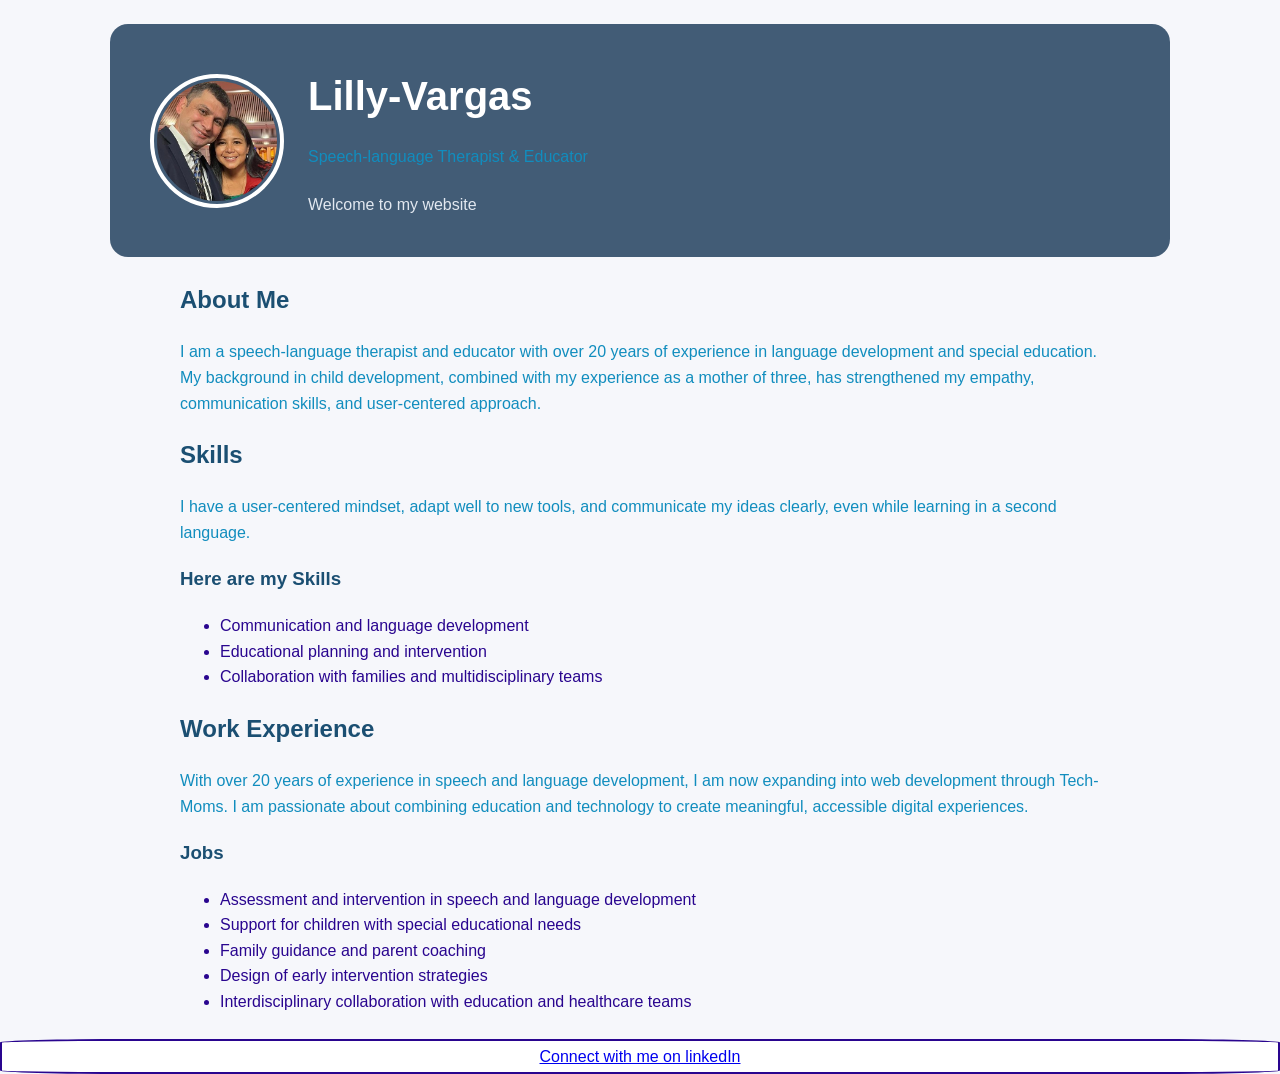
==== index.html @ e838023f "Add files via upload" ====
<!DOCTYPE html>
<html lang="en">

<head>
    <meta charset="UTF-8">
    <meta name="viewport" content="width=device-width, initial-scale=1.0">
    <title>Lilly-Vargas</title>
    <link rel="stylesheet" href="Styles.css">
</head>

<body>
    <header class="site-header">
        <img src="lily-Cris.jpg" alt="Lilly-Vargas profile-photo" width="140" class="profile-photo" />
        <div class="header-text">
            <h1 class="site-title">Lilly-Vargas</h1>
            <p class="site-sublitle"> Speech-language Therapist & Educator</p>
            <p class="site-welcome">Welcome to my website</p>
        </div>
    </header>

    <main>
        <section>
            <h2>About Me</h2>
            <p>I am a speech-language therapist and educator with over 20 years of experience in language development
                and special education.
                My background in child development, combined with my experience as a mother of three, has strengthened
                my empathy, communication skills, and user-centered approach.</p>
        </section>

        <section>
            <h2>Skills</h2>
            <p>I have a user-centered mindset, adapt well to new tools, and communicate my ideas clearly, even while
                learning in a second language.
            </p>
            <h3>Here are my Skills</h3>
            <ul>
                <li>Communication and language development</li>
                <li>Educational planning and intervention</li>
                <li>Collaboration with families and multidisciplinary teams</li>
            </ul>
        </section>

        <section>
            <h2>Work Experience</h2>
            <p>With over 20 years of experience in speech and language development, I am now expanding into web
                development through Tech-Moms. I am passionate about combining education and technology to create
                meaningful, accessible digital experiences. </p>
            <h3>Jobs</h3>
            <ul>
                <li>Assessment and intervention in speech and language development</li>
                <li>Support for children with special educational needs</li>
                <li>Family guidance and parent coaching</li>
                <li>Design of early intervention strategies</li>
                <li>Interdisciplinary collaboration with education and healthcare teams</li>
            </ul>
        </section>
    </main>
    <footer class="centered">

        <a href="https://my.clevelandclinic.org/health/treatments/22366-speech-therapy">Connect with me on linkedIn</a>
    </footer>


</body>

</html>
---- Styles.css ----
body {
    background: #f6f7fb;
    color: #0f172a;
    font-family: 'Segoe UI', sans-serif;
    margin: 0%;
    line-height: 1.6;
}
main {
    max-width: 920px;
    margin: 24px auto;
    padding: 0 20px;
}
/* HEADER PROFESIONAL */
.site-header {
    display: flex;
    align-items: center;
    gap: 24px;
    padding: 40px;
    border-radius: 18px;
    max-width: 980px;
    margin: 24px auto;
    background-color: #425c76;
    } 

.header-text {
    display: flex;
    flex-direction: column;
}

.site-title{
    margin: 0%;
    font-size: 40px;
    font-weight: 700;
    color: #ffff;
}
.site-subtitle{
    margin: 0;
    font-size: 42px;
    opacity: 0.9;
    color: #cbd5e1;
}
.site-welcome {
    margin: 6px 0 0;
    font-size: 16px;
    color: #e2e8f0;
}

/*PHOTO*/
.profile-photo {
    width: 120px;
    height: 120px;
    object-fit: cover;
    border: 4px solid white;
    border-radius: 50%;
    padding: 3px;
    box-shadow: 0 8px 20px rgba(0, 0, 0, 0,5)
    }

/*SECTION TITLES */

H1 {
    color: aliceblue;
}
h2 {
    color: #1b4f72;
}
h3 {
    color: #1b4f72;
}
ul {
    color: #1b4f72;
}
li {
    color: #29058f;
}
footer {
    background-color: aqua;
}
p {
    color: #118dbe;
    text-decoration: none;
}
.centered {
    text-align: center;
    background-color: rgb(139, 205, 249);
    border: 2px solid #29058f;
    border-radius: 10%;
    padding: 3px;
    background-color: white;
}

.intro {
    max-width: 500px;
    text-align: left;
    background-color: #dbd2f4;
    padding: 10px 10px 10px 10px;
    text-align: center;
}
.intro h1 {
    font-size: 36px;
    margin-bottom: 5px;
}
.intro p {
    font-size: 18px;
    margin-top: 10%;
}

head {
    scrollbar-color: unset;
}

/*TEXT*/
.header-text{
    display: flex;
    flex-direction: column;
    color: rgb(94, 189, 237);
}
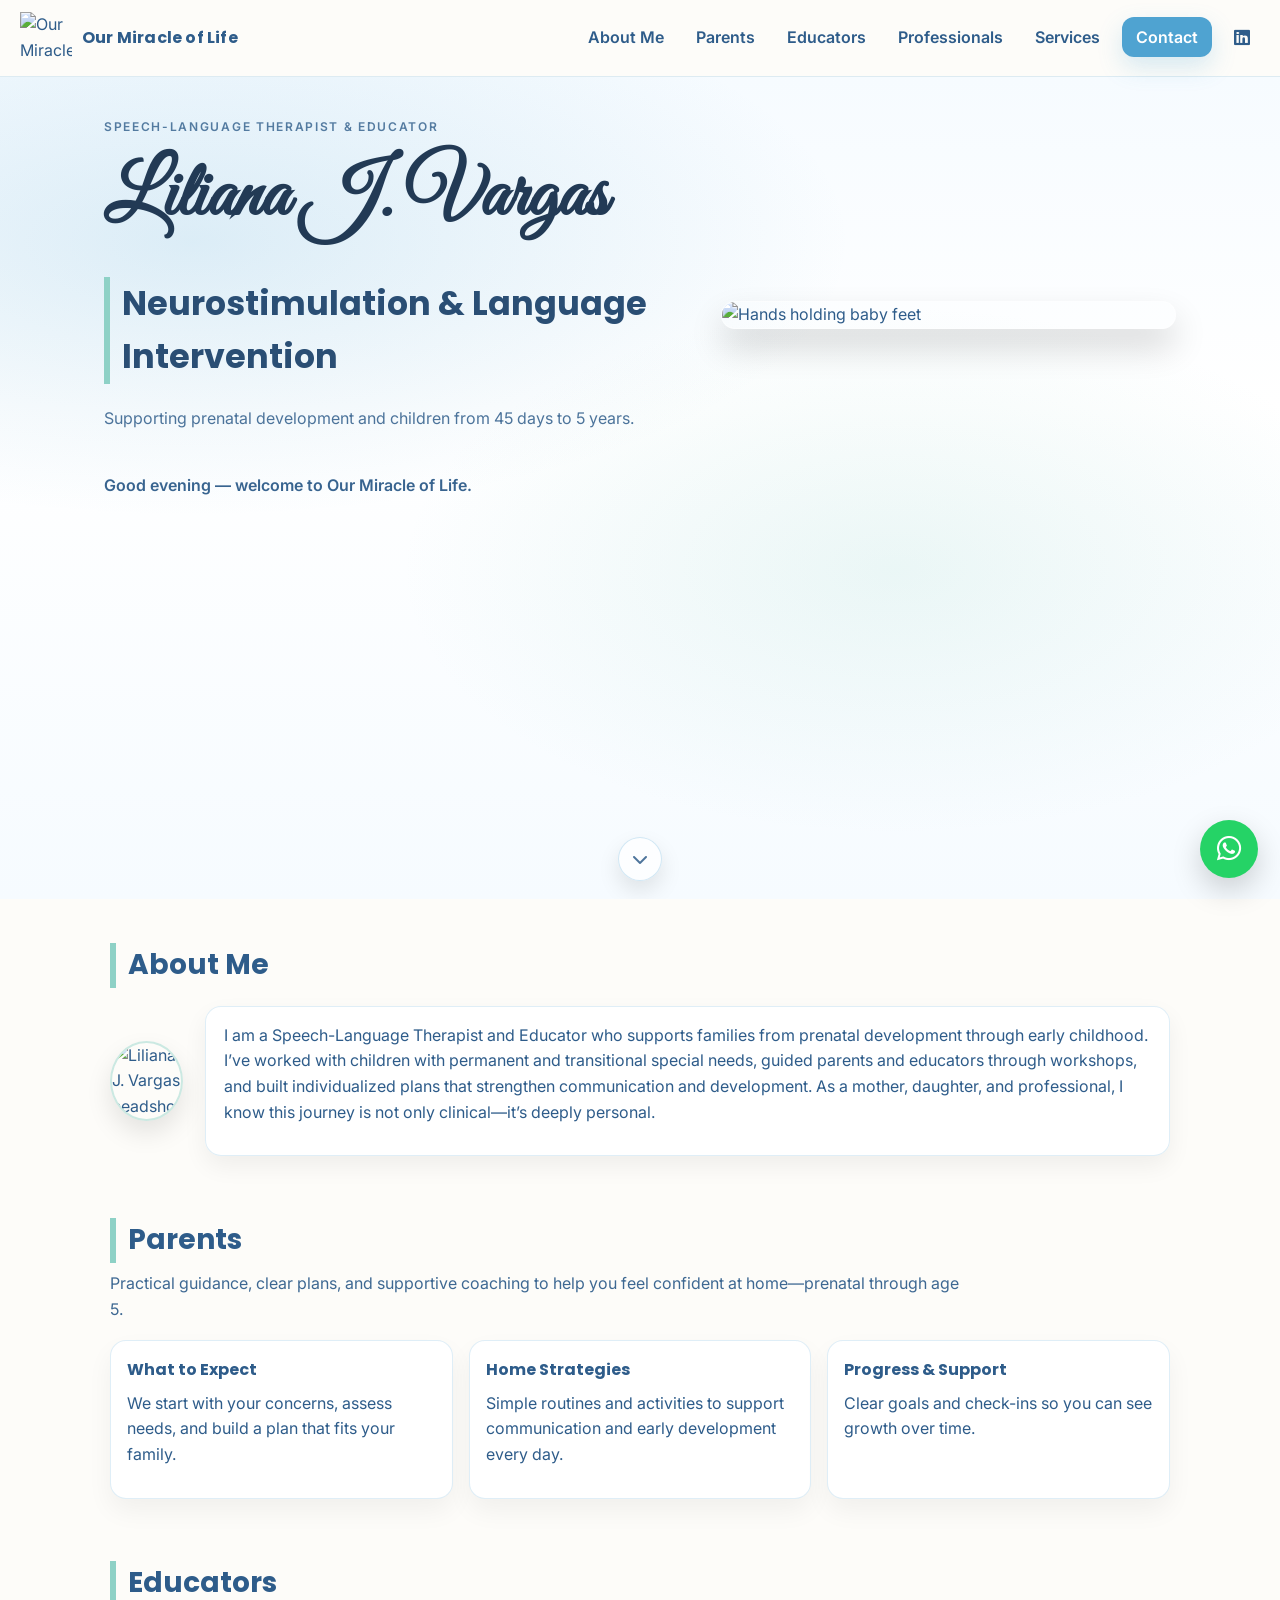
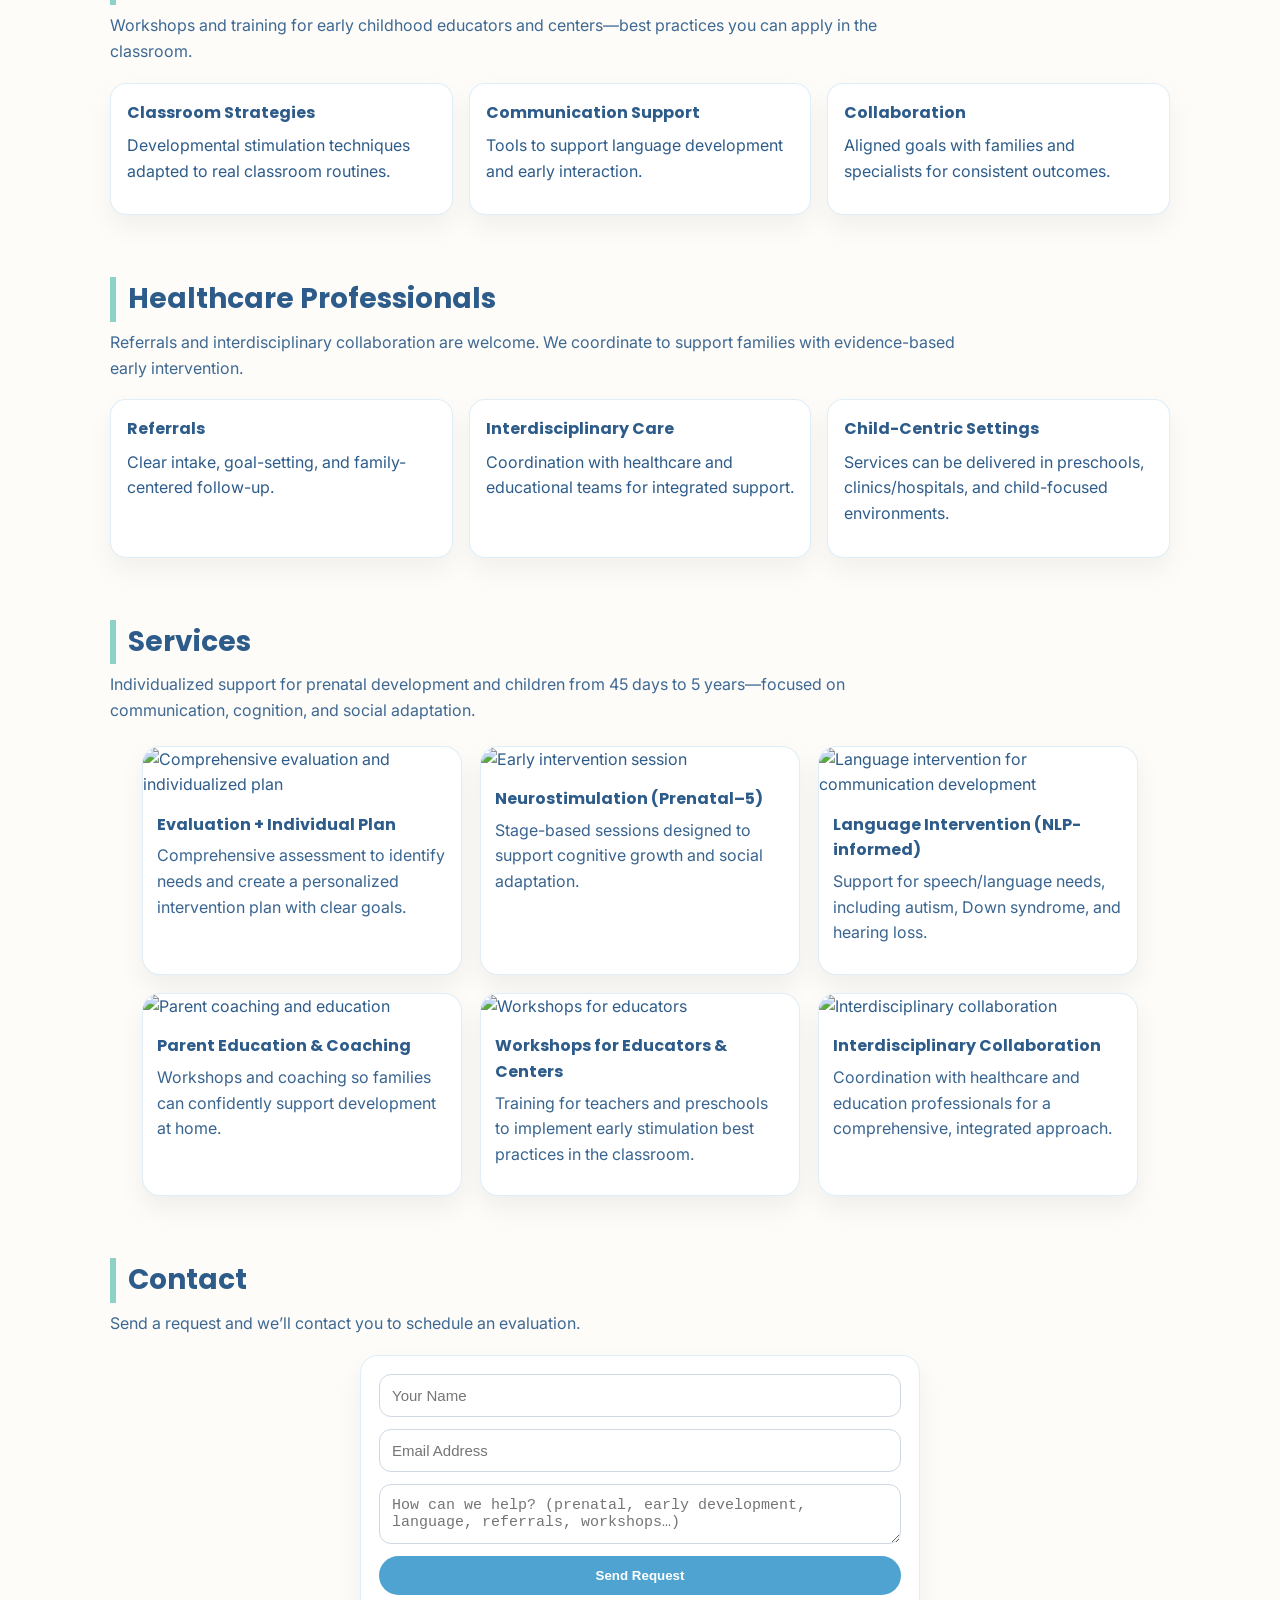
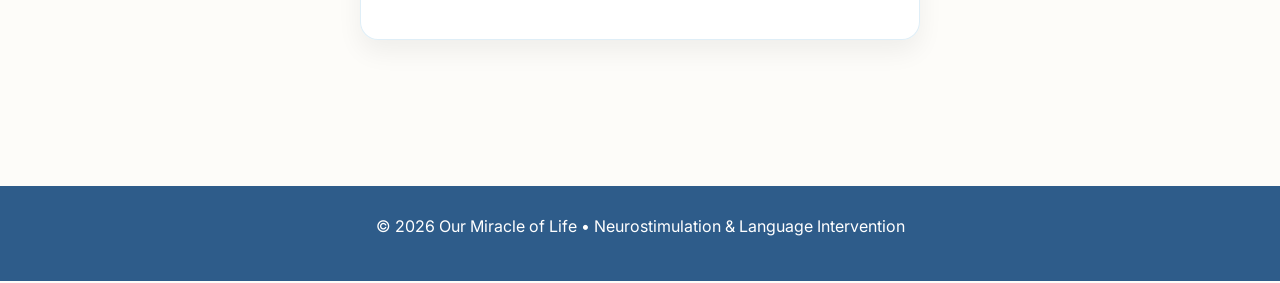
==== commit fa47b319: "Add files via upload" ====
--- a/index.html
+++ b/index.html
@@ -1,66 +1,244 @@
 <!DOCTYPE html>
 <html lang="en">
-
 <head>
-    <meta charset="UTF-8">
-    <meta name="viewport" content="width=device-width, initial-scale=1.0">
-    <title>Lilly-Vargas</title>
-    <link rel="stylesheet" href="Styles.css">
+  <meta charset="UTF-8" />
+  <meta name="viewport" content="width=device-width, initial-scale=1.0" />
+  <title>Our Miracle of Life | Neurostimulation & Language Intervention</title>
+
+  <!-- Fonts (Apple clean + signature) -->
+  <link rel="preconnect" href="https://fonts.googleapis.com">
+  <link rel="preconnect" href="https://fonts.gstatic.com" crossorigin>
+
+  <!-- Inter = clean / Great Vibes = signature -->
+  <link href="https://fonts.googleapis.com/css2?family=Inter:wght@300;400;500;600;700&family=Great+Vibes&family=Poppins:wght@500;600;700&display=swap" rel="stylesheet">
+
+  <!-- Icons -->
+  <link rel="stylesheet" href="https://cdnjs.cloudflare.com/ajax/libs/font-awesome/6.5.0/css/all.min.css">
+
+  <link rel="stylesheet" href="Styles.css" />
 </head>
 
-<body>
-    <header class="site-header">
-        <img src="lily-Cris.jpg" alt="Lilly-Vargas profile-photo" width="140" class="profile-photo" />
-        <div class="header-text">
-            <h1 class="site-title">Lilly-Vargas</h1>
-            <p class="site-sublitle"> Speech-language Therapist & Educator</p>
-            <p class="site-welcome">Welcome to my website</p>
-        </div>
-    </header>
-
-    <main>
-        <section>
-            <h2>About Me</h2>
-            <p>I am a speech-language therapist and educator with over 20 years of experience in language development
-                and special education.
-                My background in child development, combined with my experience as a mother of three, has strengthened
-                my empathy, communication skills, and user-centered approach.</p>
-        </section>
-
-        <section>
-            <h2>Skills</h2>
-            <p>I have a user-centered mindset, adapt well to new tools, and communicate my ideas clearly, even while
-                learning in a second language.
-            </p>
-            <h3>Here are my Skills</h3>
-            <ul>
-                <li>Communication and language development</li>
-                <li>Educational planning and intervention</li>
-                <li>Collaboration with families and multidisciplinary teams</li>
-            </ul>
-        </section>
-
-        <section>
-            <h2>Work Experience</h2>
-            <p>With over 20 years of experience in speech and language development, I am now expanding into web
-                development through Tech-Moms. I am passionate about combining education and technology to create
-                meaningful, accessible digital experiences. </p>
-            <h3>Jobs</h3>
-            <ul>
-                <li>Assessment and intervention in speech and language development</li>
-                <li>Support for children with special educational needs</li>
-                <li>Family guidance and parent coaching</li>
-                <li>Design of early intervention strategies</li>
-                <li>Interdisciplinary collaboration with education and healthcare teams</li>
-            </ul>
-        </section>
-    </main>
-    <footer class="centered">
-
-        <a href="https://my.clevelandclinic.org/health/treatments/22366-speech-therapy">Connect with me on linkedIn</a>
-    </footer>
-
-
+<body id="top">
+
+  <!-- NAVBAR -->
+  <nav class="navbar" id="navbar">
+    <a class="brand" href="#top" aria-label="Go to top">
+      <img src="images/logo.png" alt="Our Miracle of Life logo" class="brand-logo">
+      <span class="brand-name-nav">Our Miracle of Life</span>
+    </a>
+
+    <button class="nav-toggle" type="button" aria-label="Open menu" aria-expanded="false" id="navToggle">
+      <i class="fa-solid fa-bars"></i>
+    </button>
+
+    <ul class="nav-links" id="navLinks">
+      <li><a href="#about">About Me</a></li>
+      <li><a href="#parents">Parents</a></li>
+      <li><a href="#educators">Educators</a></li>
+      <li><a href="#professionals">Professionals</a></li>
+      <li><a href="#services">Services</a></li>
+      <li><a href="#contact" class="cta-btn">Contact</a></li>
+
+      <li class="nav-social">
+        <a href="https://www.linkedin.com/" target="_blank" rel="noreferrer" aria-label="LinkedIn">
+          <i class="fa-brands fa-linkedin"></i>
+        </a>
+      </li>
+    </ul>
+  </nav>
+
+  <!-- HERO -->
+  <header class="hero" id="hero">
+    <div class="hero-inner">
+      <div class="hero-text">
+        <p class="hero-kicker">Speech-Language Therapist & Educator</p>
+
+        <h1 class="signature-name">Liliana J. Vargas</h1>
+
+        <h2 class="hero-title">Neurostimulation & Language Intervention</h2>
+        <p class="hero-subtitle">
+          Supporting prenatal development and children from 45 days to 5 years.
+        </p>
+
+        <p class="greeting" id="greeting" aria-live="polite"></p>
+      </div>
+
+      <div class="hero-image">
+        <img src="images/hero-hand.png" alt="Hands holding baby feet">
+      </div>
+    </div>
+
+    <a class="scroll-indicator" href="#about" aria-label="Scroll to About">
+      <i class="fa-solid fa-chevron-down"></i>
+    </a>
+  </header>
+
+  <main>
+
+    <!-- ABOUT -->
+    <section id="about" class="section reveal-init">
+      <h2>About Me</h2>
+
+      <div class="about-container">
+        <img src="images/liliana-headshot.jpeg" alt="Liliana J. Vargas headshot">
+        <div class="about-text">
+          <p>
+            I am a Speech-Language Therapist and Educator who supports families from prenatal development through early childhood.
+            I’ve worked with children with permanent and transitional special needs, guided parents and educators through workshops,
+            and built individualized plans that strengthen communication and development. As a mother, daughter, and professional,
+            I know this journey is not only clinical—it’s deeply personal.
+          </p>
+        </div>
+      </div>
+    </section>
+
+    <!-- PARENTS -->
+    <section id="parents" class="section reveal-init">
+      <h2>Parents</h2>
+      <p class="section-lead">
+        Practical guidance, clear plans, and supportive coaching to help you feel confident at home—prenatal through age 5.
+      </p>
+
+      <div class="mini-grid">
+        <div class="mini-card">
+          <h3>What to Expect</h3>
+          <p>We start with your concerns, assess needs, and build a plan that fits your family.</p>
+        </div>
+        <div class="mini-card">
+          <h3>Home Strategies</h3>
+          <p>Simple routines and activities to support communication and early development every day.</p>
+        </div>
+        <div class="mini-card">
+          <h3>Progress & Support</h3>
+          <p>Clear goals and check-ins so you can see growth over time.</p>
+        </div>
+      </div>
+    </section>
+
+    <!-- EDUCATORS -->
+    <section id="educators" class="section reveal-init">
+      <h2>Educators</h2>
+      <p class="section-lead">
+        Workshops and training for early childhood educators and centers—best practices you can apply in the classroom.
+      </p>
+
+      <div class="mini-grid">
+        <div class="mini-card">
+          <h3>Classroom Strategies</h3>
+          <p>Developmental stimulation techniques adapted to real classroom routines.</p>
+        </div>
+        <div class="mini-card">
+          <h3>Communication Support</h3>
+          <p>Tools to support language development and early interaction.</p>
+        </div>
+        <div class="mini-card">
+          <h3>Collaboration</h3>
+          <p>Aligned goals with families and specialists for consistent outcomes.</p>
+        </div>
+      </div>
+    </section>
+
+    <!-- PROFESSIONALS -->
+    <section id="professionals" class="section reveal-init">
+      <h2>Healthcare Professionals</h2>
+      <p class="section-lead">
+        Referrals and interdisciplinary collaboration are welcome. We coordinate to support families with evidence-based early intervention.
+      </p>
+
+      <div class="mini-grid">
+        <div class="mini-card">
+          <h3>Referrals</h3>
+          <p>Clear intake, goal-setting, and family-centered follow-up.</p>
+        </div>
+        <div class="mini-card">
+          <h3>Interdisciplinary Care</h3>
+          <p>Coordination with healthcare and educational teams for integrated support.</p>
+        </div>
+        <div class="mini-card">
+          <h3>Child-Centric Settings</h3>
+          <p>Services can be delivered in preschools, clinics/hospitals, and child-focused environments.</p>
+        </div>
+      </div>
+    </section>
+
+    <!-- SERVICES -->
+    <section id="services" class="section reveal-init">
+      <h2>Services</h2>
+      <p class="section-lead">
+        Individualized support for prenatal development and children from 45 days to 5 years—focused on communication, cognition, and social adaptation.
+      </p>
+
+      <div class="card-container">
+        <article class="service-card">
+          <img src="images/cycle.png" alt="Comprehensive evaluation and individualized plan">
+          <h3>Evaluation + Individual Plan</h3>
+          <p>Comprehensive assessment to identify needs and create a personalized intervention plan with clear goals.</p>
+        </article>
+
+        <article class="service-card">
+          <img src="images/therapy-liliana.png" alt="Early intervention session">
+          <h3>Neurostimulation (Prenatal–5)</h3>
+          <p>Stage-based sessions designed to support cognitive growth and social adaptation.</p>
+        </article>
+
+        <article class="service-card">
+          <img src="images/adhd-session.jpg" alt="Language intervention for communication development">
+          <h3>Language Intervention (NLP-informed)</h3>
+          <p>Support for speech/language needs, including autism, Down syndrome, and hearing loss.</p>
+        </article>
+
+        <article class="service-card">
+          <img src="images/parents-consultation.png" alt="Parent coaching and education">
+          <h3>Parent Education & Coaching</h3>
+          <p>Workshops and coaching so families can confidently support development at home.</p>
+        </article>
+
+        <article class="service-card">
+          <img src="images/team-preschool.jpeg" alt="Workshops for educators">
+          <h3>Workshops for Educators & Centers</h3>
+          <p>Training for teachers and preschools to implement early stimulation best practices in the classroom.</p>
+        </article>
+
+        <article class="service-card">
+          <img src="images/kinesio.png" alt="Interdisciplinary collaboration">
+          <h3>Interdisciplinary Collaboration</h3>
+          <p>Coordination with healthcare and education professionals for a comprehensive, integrated approach.</p>
+        </article>
+      </div>
+    </section>
+
+    <!-- CONTACT -->
+    <section id="contact" class="section reveal-init">
+      <h2>Contact</h2>
+      <p class="section-lead">Send a request and we’ll contact you to schedule an evaluation.</p>
+
+      <form class="contact-form" id="contactForm">
+        <input type="text" placeholder="Your Name" required>
+        <input type="email" placeholder="Email Address" required>
+        <textarea placeholder="How can we help? (prenatal, early development, language, referrals, workshops…)" required></textarea>
+        <button type="submit">Send Request</button>
+        <p class="form-note" id="formNote" aria-live="polite"></p>
+      </form>
+    </section>
+
+  </main>
+
+  <!-- FOOTER -->
+  <footer class="footer">
+    <p>© 2026 Our Miracle of Life • Neurostimulation & Language Intervention</p>
+  </footer>
+
+  <!-- WhatsApp Floating Button (invented example number) -->
+  <a
+    href="https://wa.me/13855552030?text=Hello%20I%20would%20like%20to%20contact%20Our%20Miracle%20of%20Life."
+    class="whatsapp-float"
+    target="_blank"
+    rel="noreferrer"
+    aria-label="WhatsApp"
+  >
+    <i class="fa-brands fa-whatsapp"></i>
+  </a>
+
+  <script src="index.js"></script>
 </body>
-
 </html>
--- a/Styles.css
+++ b/Styles.css
@@ -1,117 +1,536 @@
-body {
-    background: #f6f7fb;
-    color: #0f172a;
-    font-family: 'Segoe UI', sans-serif;
-    margin: 0%;
-    line-height: 1.6;
-}
-main {
-    max-width: 920px;
-    margin: 24px auto;
-    padding: 0 20px;
-}
-/* HEADER PROFESIONAL */
-.site-header {
-    display: flex;
-    align-items: center;
-    gap: 24px;
-    padding: 40px;
-    border-radius: 18px;
-    max-width: 980px;
-    margin: 24px auto;
-    background-color: #425c76;
-    } 
-
-.header-text {
-    display: flex;
-    flex-direction: column;
-}
-
-.site-title{
-    margin: 0%;
-    font-size: 40px;
-    font-weight: 700;
-    color: #ffff;
-}
-.site-subtitle{
-    margin: 0;
-    font-size: 42px;
-    opacity: 0.9;
-    color: #cbd5e1;
-}
-.site-welcome {
-    margin: 6px 0 0;
-    font-size: 16px;
-    color: #e2e8f0;
-}
-
-/*PHOTO*/
-.profile-photo {
-    width: 120px;
-    height: 120px;
-    object-fit: cover;
-    border: 4px solid white;
-    border-radius: 50%;
-    padding: 3px;
-    box-shadow: 0 8px 20px rgba(0, 0, 0, 0,5)
-    }
-
-/*SECTION TITLES */
-
-H1 {
-    color: aliceblue;
-}
-h2 {
-    color: #1b4f72;
-}
-h3 {
-    color: #1b4f72;
-}
-ul {
-    color: #1b4f72;
-}
-li {
-    color: #29058f;
-}
-footer {
-    background-color: aqua;
-}
-p {
-    color: #118dbe;
-    text-decoration: none;
-}
-.centered {
+/* =========================
+   RESET + BASE
+========================= */
+* { margin: 0; padding: 0; box-sizing: border-box; }
+
+:root{
+  --ink: #163a57;
+  --ink-2: #2E5C8A;
+  --blue: #4FA3D1;
+  --mint: #8ED1C6;
+  --warm: #FDFCF9;
+  --card: #ffffff;
+  --border: rgba(79, 163, 209, 0.18);
+}
+
+html { scroll-behavior: smooth; }
+
+body{
+  background: var(--warm);
+  font-family: 'Inter', system-ui, -apple-system, Segoe UI, Roboto, Arial, sans-serif;
+  color: var(--ink-2);
+  line-height: 1.6;
+}
+
+/* main sí va centrado (contenido), el HERO NO */
+main{
+  max-width: 1100px;
+  margin: 0 auto;
+  padding: 44px 20px;
+}
+
+.section{ margin-bottom: 62px; }
+
+.section-lead{
+  max-width: 850px;
+  margin: 8px 0 18px;
+  color: var(--ink-2);
+  opacity: 0.92;
+}
+
+h2{
+  font-family: 'Poppins', sans-serif;
+  font-size: 28px;
+  color: var(--ink-2);
+  border-left: 6px solid var(--mint);
+  padding-left: 12px;
+}
+
+p{ font-size: 16px; margin-bottom: 14px; }
+
+a{ color: inherit; text-decoration: none; }
+a:hover{ text-decoration: underline; }
+
+/* =========================
+   NAVBAR (Apple clean)
+========================= */
+.navbar{
+  position: sticky;
+  top: 0;
+  z-index: 1000;
+
+  display: flex;
+  align-items: center;
+  justify-content: space-between;
+
+  padding: 12px 20px;
+  background: rgba(253, 252, 249, 0.88);
+  backdrop-filter: blur(12px);
+  border-bottom: 1px solid var(--border);
+}
+
+.navbar-scrolled{
+  background: rgba(253, 252, 249, 0.95);
+  box-shadow: 0 12px 28px rgba(0,0,0,0.08);
+}
+
+.brand{
+  display: flex;
+  align-items: center;
+  gap: 10px;
+}
+
+.brand-logo{
+  width: 52px;
+  height: 52px;
+  object-fit: contain;
+}
+
+.brand-name-nav{
+  font-family: 'Poppins', sans-serif;
+  font-weight: 700;
+  color: var(--ink-2);
+  letter-spacing: 0.2px;
+}
+
+.nav-toggle{
+  display: none;
+  background: transparent;
+  border: 0;
+  font-size: 20px;
+  color: var(--ink-2);
+  padding: 8px 10px;
+  border-radius: 10px;
+}
+
+.nav-toggle:hover{ background: rgba(142, 209, 198, 0.22); }
+
+.nav-links{
+  list-style: none;
+  display: flex;
+  align-items: center;
+  gap: 12px;
+  flex-wrap: wrap;
+  justify-content: flex-end;
+}
+
+.nav-links a{
+  font-weight: 600;
+  color: var(--ink-2);
+  padding: 8px 10px;
+  border-radius: 12px;
+  transition: transform .2s ease, background .2s ease;
+}
+
+.nav-links a:hover{
+  background: rgba(142, 209, 198, 0.22);
+  text-decoration: none;
+  transform: translateY(-1px);
+}
+
+.cta-btn{
+  background: var(--blue);
+  color: #fff !important;
+  padding: 10px 14px !important;
+  border-radius: 999px;
+  box-shadow: 0 10px 24px rgba(79,163,209,0.22);
+}
+.cta-btn:hover{ background: var(--ink-2); }
+
+.nav-social a{ font-size: 18px; }
+
+/* =========================
+   HERO (Full width like the image)
+========================= */
+.hero{
+  width: 100%;
+  min-height: calc(100vh - 78px); /* resta navbar aprox */
+  position: relative;
+  overflow: hidden;
+.hero-content{
+  max-width: 1200px;
+  margin: 0 auto;
+  padding: 60px 5%;
+
+  display: flex;
+  align-items: center;
+  justify-content: space-between;
+  gap: 60px;
+}
+
+  /* el “aire”  */
+  background:
+    radial-gradient(1200px 500px at 15% 20%, rgba(79,163,209,0.18), transparent 55%),
+    radial-gradient(900px 480px at 70% 60%, rgba(142,209,198,0.16), transparent 55%),
+    linear-gradient(180deg, #f6fbff 0%, #ffffff 40%, #f6fbff 100%);
+}
+
+.hero-inner{
+  max-width:1200px;
+  margin:0 auto;
+
+  padding:30px 5%;
+
+  display:grid;
+  grid-template-columns:1.1fr 0.9fr;
+
+  gap:60px;
+  align-items:center;
+}
+
+.hero-text{
+  padding: 10px 0;
+  display:flex;
+  flex-direction:column;
+  gap:14px;
+}
+
+.hero-kicker{
+  font-weight: 600;
+  letter-spacing: 0.14em;
+  text-transform: uppercase;
+  font-size: 12px;
+  color: rgba(46,92,138,0.8);
+  margin-bottom: 12px;
+}
+
+.signature-name{
+  font-family: 'Great Vibes', cursive; /* firma real */
+  font-size: clamp(48px, 6vw, 88px);
+  line-height: 0.95;
+  color: #223a55;
+  margin-bottom: 10px;
+}
+
+.hero-title{
+  font-family: 'Poppins', sans-serif;
+  font-weight: 700;
+  font-size: clamp(22px, 2.6vw, 34px);
+  color: #2a4e74;
+  margin: 18px 0 8px;
+}
+
+.hero-subtitle{
+  max-width: 560px;
+  font-size: 16px;
+  color: rgba(46,92,138,0.85);
+}
+
+.hero-actions{
+  margin-top: 18px;
+  display: flex;
+  align-items: center;
+  gap: 14px;
+  flex-wrap: wrap;
+}
+
+.primary-btn{
+  display: inline-block;
+  padding: 12px 20px;
+  border-radius: 999px;
+
+  background: rgba(255,255,255,0.95);
+  color: var(--ink-2);
+  font-weight: 800;
+
+  border: 2px solid rgba(142,209,198,0.75);
+  box-shadow: 0 10px 24px rgba(0,0,0,0.10);
+  transition: transform .25s ease, opacity .25s ease, background .25s ease;
+}
+.primary-btn:hover{
+  text-decoration: none;
+  transform: translateY(-2px);
+  background: #fff;
+}
+
+.secondary-link{
+  font-weight: 700;
+  color: rgba(46,92,138,0.92);
+}
+.secondary-link:hover{ text-decoration: none; opacity: 0.85; }
+
+.greeting{
+  margin-top: 14px;
+  font-weight: 600;
+  opacity: 0.95;
+}
+
+/* right image */
+.hero-image{
+  display: flex;
+  justify-content: flex-end;
+}
+.hero-image img{
+  width: 100%;
+  max-width: 650px;
+  border-radius: 26px;
+  object-fit: cover;
+  box-shadow: 0 18px 34px rgba(0,0,0,0.16);
+  border: 1px solid rgba(255,255,255,0.55);
+  animation: floatHero 6s ease-in-out infinite;
+@keyframes floatHero
+  0%{ transform: translateY(0px);}
+  50%{ transform: translateY(-8px);}
+  100%{ transform: translateY(0px);}
+}
+
+
+/* scroll indicator */
+.scroll-indicator{
+  position: absolute;
+  left: 50%;
+  bottom: 18px;
+  transform: translateX(-50%);
+  width: 44px;
+  height: 44px;
+  border-radius: 999px;
+  display: grid;
+  place-items: center;
+  background: rgba(255,255,255,0.7);
+  border: 1px solid rgba(79,163,209,0.25);
+  color: rgba(46,92,138,0.85);
+  box-shadow: 0 10px 22px rgba(0,0,0,0.10);
+}
+.scroll-indicator:hover{ text-decoration: none; transform: translateX(-50%) translateY(-2px); }
+
+/* =========================
+   MINI GRID
+========================= */
+.mini-grid{
+  margin-top: 18px;
+  display: grid;
+  grid-template-columns: repeat(3, 1fr);
+  gap: 16px;
+}
+
+.mini-card{
+  background: var(--card);
+  border: 1px solid var(--border);
+  border-radius: 16px;
+  padding: 16px;
+  box-shadow: 0 12px 26px rgba(0,0,0,0.05);
+  transition: transform .25s ease, box-shadow .25s ease;
+}
+
+.mini-card:hover{
+  transform: translateY(-4px);
+  box-shadow: 0 18px 30px rgba(0,0,0,0.08);
+}
+
+.mini-card h3{
+  font-family: 'Poppins', sans-serif;
+  font-size: 16px;
+  color: var(--ink-2);
+  margin-bottom: 8px;
+}
+
+/* =========================
+   SERVICES CARDS
+========================= */
+.card-container{
+  margin-top: 22px;
+  display: flex;
+  flex-wrap: wrap;
+  gap: 18px;
+  justify-content: center;
+}
+
+.service-card{
+  width: 320px;
+  background: var(--card);
+  border: 1px solid var(--border);
+  border-radius: 18px;
+  overflow: hidden;
+  box-shadow: 0 12px 26px rgba(0,0,0,0.06);
+  transition: transform .25s ease, box-shadow .25s ease;
+}
+
+.service-card:hover{
+  transform: translateY(-6px);
+  box-shadow: 0 18px 34px rgba(0,0,0,0.10);
+}
+
+.service-card img{
+  width: 100%;
+  height: 210px;
+  object-fit: cover;
+}
+
+.service-card h3{
+  font-family: 'Poppins', sans-serif;
+  font-size: 16px;
+  color: var(--ink-2);
+  padding: 14px 14px 6px;
+}
+
+.service-card p{
+  padding: 0 14px 14px;
+  color: var(--ink-2);
+  opacity: 0.95;
+}
+
+/* =========================
+   ABOUT
+========================= */
+.about-container{
+  margin-top: 18px;
+  display: flex;
+  gap: 22px;
+  align-items: center;
+}
+
+.about-container img{
+  width: 150px;
+  height: 150px
+  object-fit: cover;
+  border-radius: 50%;
+  border: 2px solid rgba(142,209,198,0.45);
+  box-shadow: 0 12px 26px rgba(0,0,0,0.10);
+}
+
+.about-text{
+  background: rgba(255,255,255,0.92);
+  border: 1px solid var(--border);
+  border-radius: 16px;
+  padding: 16px 18px;
+  box-shadow: 0 10px 24px rgba(0,0,0,0.06);
+}
+
+/* =========================
+   CONTACT FORM
+========================= */
+.contact-form{
+  margin-top: 16px;
+  max-width: 560px;
+  margin-left: auto;
+  margin-right: auto;
+
+  display: flex;
+  flex-direction: column;
+  gap: 12px;
+
+  background: rgba(255,255,255,0.94);
+  border: 1px solid var(--border);
+  border-radius: 18px;
+  padding: 18px;
+  box-shadow: 0 12px 26px rgba(0,0,0,0.06);
+}
+
+.contact-form input,
+.contact-form textarea{
+  width: 100%;
+  padding: 12px 12px;
+  border: 1px solid #cfd8e3;
+  border-radius: 12px;
+  outline: none;
+  font-size: 15px;
+}
+
+.contact-form input:focus,
+.contact-form textarea:focus{
+  border-color: var(--blue);
+  box-shadow: 0 0 0 4px rgba(79,163,209,0.18);
+}
+
+.contact-form button{
+  padding: 12px 14px;
+  border: none;
+  border-radius: 999px;
+  background: var(--blue);
+  color: #fff;
+  font-weight: 800;
+  cursor: pointer;
+  transition: transform .2s ease, opacity .2s ease;
+}
+
+.contact-form button:hover{
+  transform: translateY(-2px);
+  opacity: 0.95;
+}
+
+.form-note{
+  font-weight: 600;
+  color: var(--ink-2);
+  opacity: 0.9;
+}
+
+/* =========================
+   FOOTER
+========================= */
+.footer{
+  background: var(--ink-2);
+  color: #fff;
+  text-align: center;
+  padding: 28px 20px;
+  margin-top: 40px;
+}
+
+/* =========================
+   REVEAL
+========================= */
+.reveal-init{
+  opacity: 0;
+  transform: translateY(14px);
+  transition: opacity 0.7s ease, transform 0.7s ease;
+}
+.reveal{
+  opacity: 1;
+  transform: translateY(0);
+}
+
+/* =========================
+   WHATSAPP FLOAT
+========================= */
+.whatsapp-float{
+  position: fixed;
+  bottom: 22px;
+  right: 22px;
+  width: 58px;
+  height: 58px;
+  border-radius: 50%;
+  background: #25D366;
+  color: #fff;
+  display: flex;
+  align-items: center;
+  justify-content: center;
+  font-size: 28px;
+  box-shadow: 0 12px 30px rgba(0,0,0,0.18);
+  transition: transform .25s ease, box-shadow .25s ease;
+  z-index: 1200;
+}
+.whatsapp-float:hover{
+  transform: scale(1.08);
+  box-shadow: 0 16px 36px rgba(0,0,0,0.24);
+}
+
+/* =========================
+   RESPONSIVE
+========================= */
+@media (max-width: 980px){
+  .hero-inner{
+    grid-template-columns: 1fr;
     text-align: center;
-    background-color: rgb(139, 205, 249);
-    border: 2px solid #29058f;
-    border-radius: 10%;
-    padding: 3px;
-    background-color: white;
-}
-
-.intro {
-    max-width: 500px;
-    text-align: left;
-    background-color: #dbd2f4;
-    padding: 10px 10px 10px 10px;
-    text-align: center;
-}
-.intro h1 {
-    font-size: 36px;
-    margin-bottom: 5px;
-}
-.intro p {
-    font-size: 18px;
-    margin-top: 10%;
-}
-
-head {
-    scrollbar-color: unset;
-}
-
-/*TEXT*/
-.header-text{
-    display: flex;
-    flex-direction: column;
-    color: rgb(94, 189, 237);
+  }
+  .hero-image{ justify-content: center; }
+  .hero-subtitle{ margin-left: auto; margin-right: auto; }
+  .hero-actions{ justify-content: center; }
+
+  .mini-grid{ grid-template-columns: 1fr; }
+  .about-container{ flex-direction: column; text-align: center; }
+}
+
+@media (max-width: 720px){
+  .nav-toggle{ display: inline-flex; }
+
+  .nav-links{
+    display: none;
+    width: 100%;
+    margin-top: 10px;
+    padding: 10px 0;
+    border-top: 1px solid var(--border);
+    justify-content: center;
+  }
+  .nav-links.open{ display: flex; }
+
+  .brand-name-nav{ display: none; }
 }
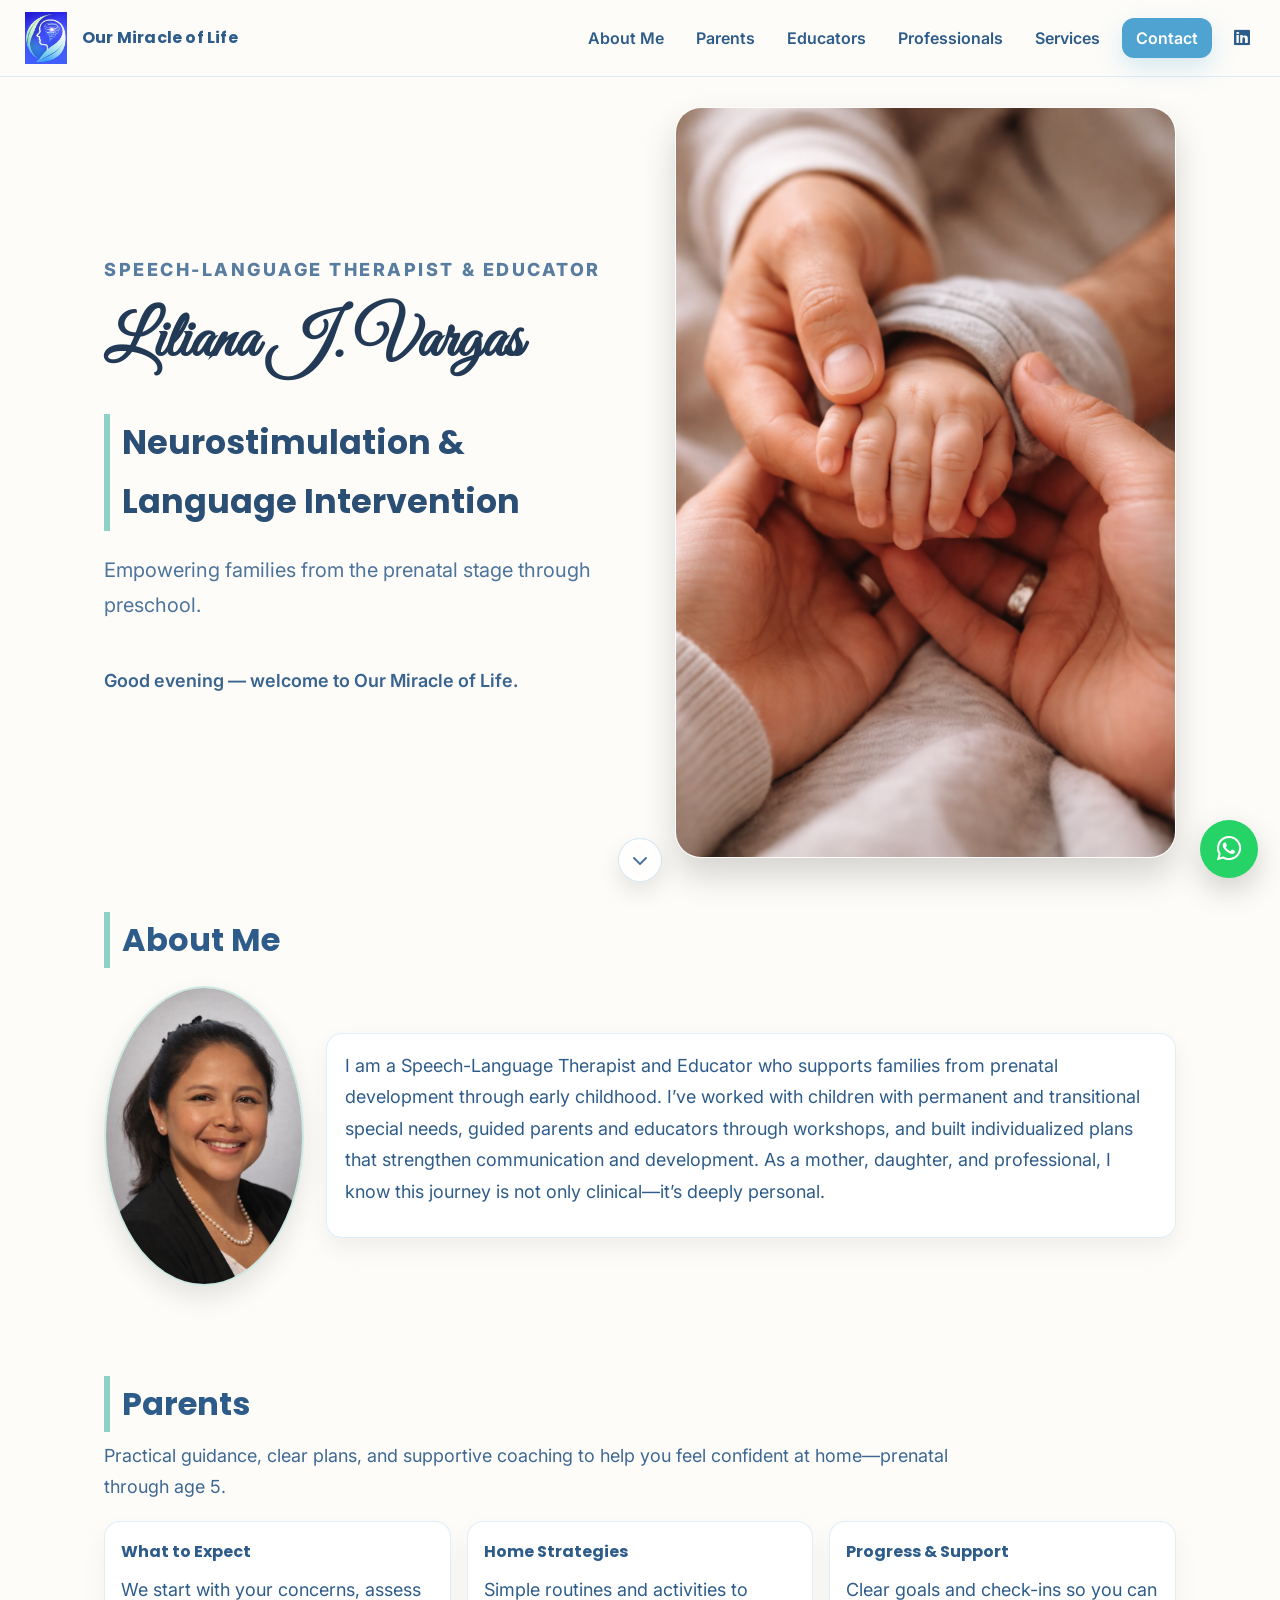
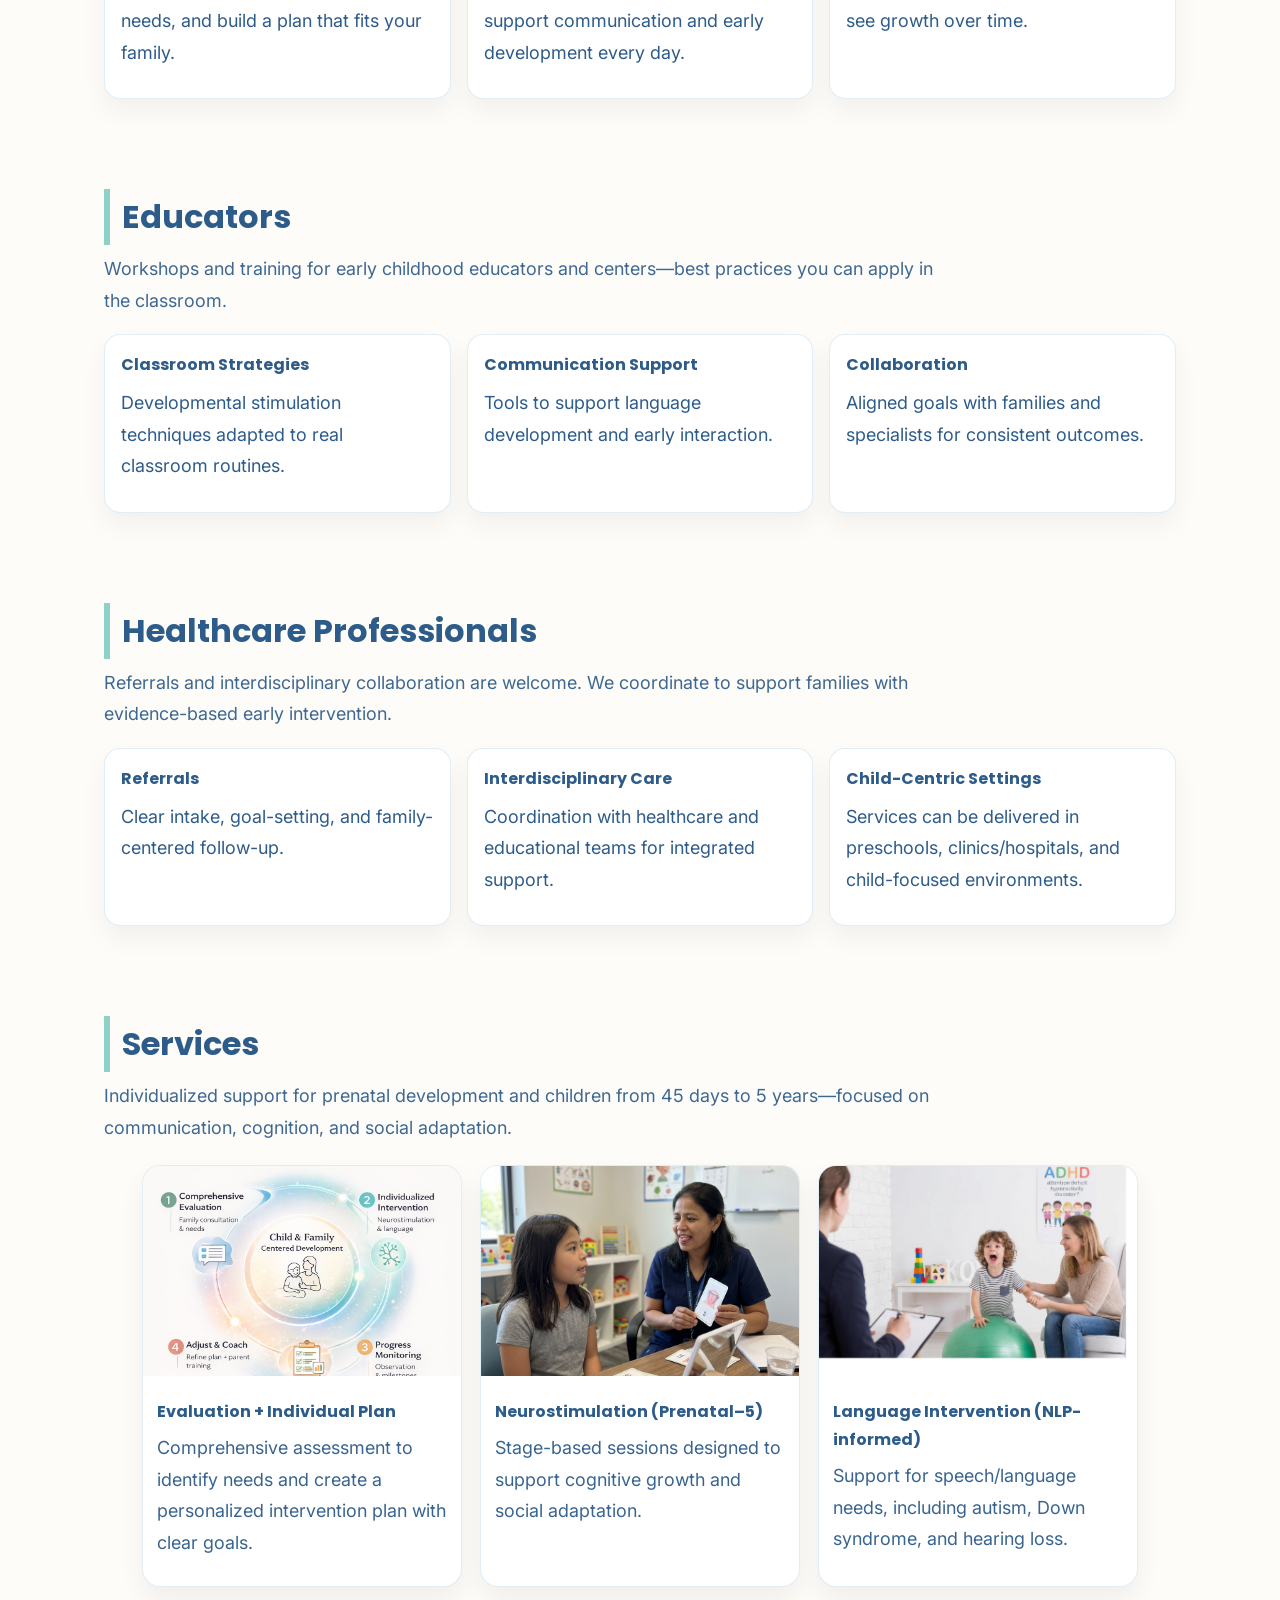
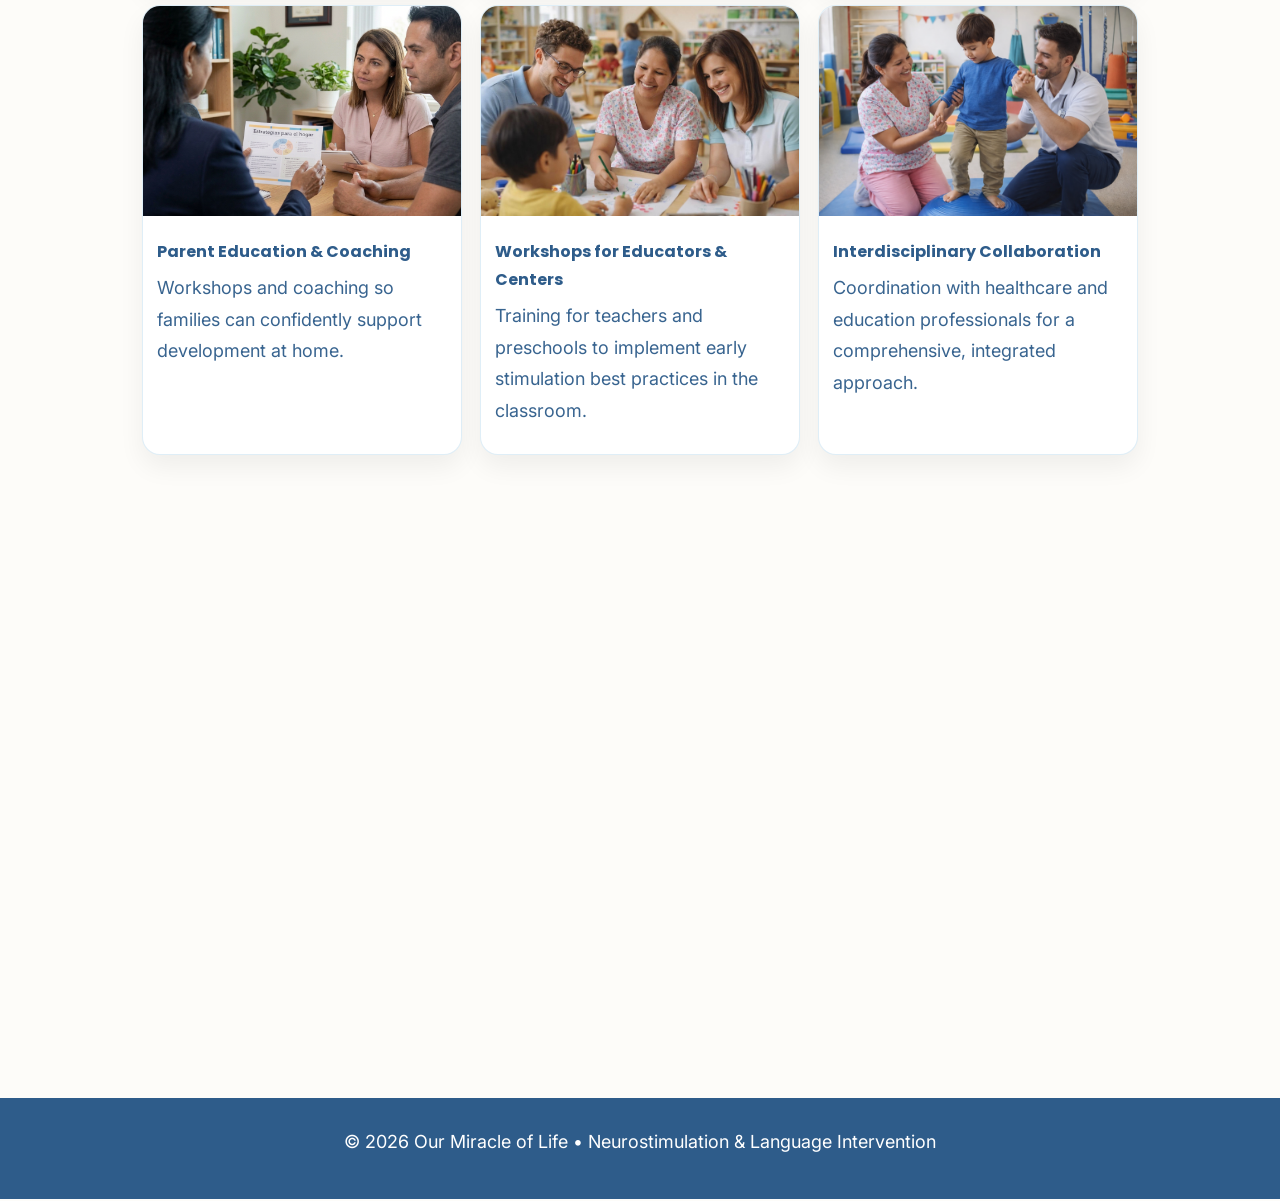
==== commit 0cf87eb6: "Add files via upload" ====
--- a/index.html
+++ b/index.html
@@ -40,7 +40,7 @@
       <li><a href="#contact" class="cta-btn">Contact</a></li>
 
       <li class="nav-social">
-        <a href="https://www.linkedin.com/" target="_blank" rel="noreferrer" aria-label="LinkedIn">
+        <a href="https://www.linkedin.com/feed/" target="_blank" rel="noreferrer" aria-label="LinkedIn">
           <i class="fa-brands fa-linkedin"></i>
         </a>
       </li>
@@ -57,7 +57,7 @@
 
         <h2 class="hero-title">Neurostimulation & Language Intervention</h2>
         <p class="hero-subtitle">
-          Supporting prenatal development and children from 45 days to 5 years.
+          Empowering families from the prenatal stage through preschool.
         </p>
 
         <p class="greeting" id="greeting" aria-live="polite"></p>
--- a/Styles.css
+++ b/Styles.css
@@ -1,60 +1,86 @@
 /* =========================
    RESET + BASE
 ========================= */
-* { margin: 0; padding: 0; box-sizing: border-box; }
-
-:root{
+* {
+  margin: 0;
+  padding: 0;
+  box-sizing: border-box;
+}
+
+:root {
   --ink: #163a57;
-  --ink-2: #2E5C8A;
-  --blue: #4FA3D1;
-  --mint: #8ED1C6;
-  --warm: #FDFCF9;
+  --ink-2: #2e5c8a;
+  --blue: #4fa3d1;
+  --mint: #8ed1c6;
+  --warm: #fdfcf9;
   --card: #ffffff;
   --border: rgba(79, 163, 209, 0.18);
 }
 
-html { scroll-behavior: smooth; }
-
-body{
+html {
+  scroll-behavior: smooth;
+  scroll-padding-top: 95px;
+}
+
+body {
   background: var(--warm);
-  font-family: 'Inter', system-ui, -apple-system, Segoe UI, Roboto, Arial, sans-serif;
-  color: var(--ink-2);
-  line-height: 1.6;
+  font-family:
+    "Inter",
+    system-ui,
+    -apple-system,
+    Segoe UI,
+    Roboto,
+    Arial,
+    sans-serif;
+  color: var(--ink-2);
+  line-height: 1.75;
+  font-size: clamp (18px, 1.1vw, 19px);
 }
 
 /* main sí va centrado (contenido), el HERO NO */
-main{
-  max-width: 1100px;
+main {
+  max-width: 1200px;
   margin: 0 auto;
-  padding: 44px 20px;
-}
-
-.section{ margin-bottom: 62px; }
-
-.section-lead{
+  padding: 24px 5%;
+}
+
+.section {
+  margin-bottom: 90px;
+}
+
+.section-lead {
   max-width: 850px;
   margin: 8px 0 18px;
   color: var(--ink-2);
   opacity: 0.92;
 }
 
-h2{
-  font-family: 'Poppins', sans-serif;
-  font-size: 28px;
+h2 {
+  font-family: "Poppins", sans-serif;
+  font-size: 32px;
   color: var(--ink-2);
   border-left: 6px solid var(--mint);
   padding-left: 12px;
 }
 
-p{ font-size: 16px; margin-bottom: 14px; }
-
-a{ color: inherit; text-decoration: none; }
-a:hover{ text-decoration: underline; }
+p {
+  font-size: 18px;
+  margin-bottom: 14px;
+}
+
+a {
+  color: inherit;
+  text-decoration: none;
+  transition: color 0.2s ease;
+}
+a:hover {
+  color: var(--mint);
+}
 
 /* =========================
    NAVBAR (Apple clean)
 ========================= */
-.navbar{
+.navbar {
   position: sticky;
   top: 0;
   z-index: 1000;
@@ -69,31 +95,31 @@
   border-bottom: 1px solid var(--border);
 }
 
-.navbar-scrolled{
+.navbar-scrolled {
   background: rgba(253, 252, 249, 0.95);
-  box-shadow: 0 12px 28px rgba(0,0,0,0.08);
-}
-
-.brand{
+  box-shadow: 0 12px 28px rgba(0, 0, 0, 0.08);
+}
+
+.brand {
   display: flex;
   align-items: center;
   gap: 10px;
 }
 
-.brand-logo{
+.brand-logo {
   width: 52px;
   height: 52px;
   object-fit: contain;
 }
 
-.brand-name-nav{
-  font-family: 'Poppins', sans-serif;
+.brand-name-nav {
+  font-family: "Poppins", sans-serif;
   font-weight: 700;
   color: var(--ink-2);
   letter-spacing: 0.2px;
 }
 
-.nav-toggle{
+.nav-toggle {
   display: none;
   background: transparent;
   border: 0;
@@ -103,9 +129,11 @@
   border-radius: 10px;
 }
 
-.nav-toggle:hover{ background: rgba(142, 209, 198, 0.22); }
-
-.nav-links{
+.nav-toggle:hover {
+  background: rgba(142, 209, 198, 0.22);
+}
+
+.nav-links {
   list-style: none;
   display: flex;
   align-items: center;
@@ -114,109 +142,117 @@
   justify-content: flex-end;
 }
 
-.nav-links a{
+.nav-links a {
   font-weight: 600;
   color: var(--ink-2);
   padding: 8px 10px;
   border-radius: 12px;
-  transition: transform .2s ease, background .2s ease;
-}
-
-.nav-links a:hover{
+  transition:
+    transform 0.2s ease,
+    background 0.2s ease;
+}
+
+.nav-links a:hover {
   background: rgba(142, 209, 198, 0.22);
   text-decoration: none;
   transform: translateY(-1px);
 }
 
-.cta-btn{
+.cta-btn {
   background: var(--blue);
   color: #fff !important;
   padding: 10px 14px !important;
   border-radius: 999px;
-  box-shadow: 0 10px 24px rgba(79,163,209,0.22);
-}
-.cta-btn:hover{ background: var(--ink-2); }
-
-.nav-social a{ font-size: 18px; }
+  box-shadow: 0 10px 24px rgba(79, 163, 209, 0.22);
+}
+.cta-btn:hover {
+  background: var(--ink-2);
+}
+
+.nav-social a {
+  font-size: 18px;
+}
 
 /* =========================
    HERO (Full width like the image)
 ========================= */
-.hero{
+.hero-content {
   width: 100%;
   min-height: calc(100vh - 78px); /* resta navbar aprox */
   position: relative;
   overflow: hidden;
-.hero-content{
   max-width: 1200px;
   margin: 0 auto;
   padding: 60px 5%;
-
   display: flex;
   align-items: center;
   justify-content: space-between;
   gap: 60px;
-}
 
   /* el “aire”  */
   background:
-    radial-gradient(1200px 500px at 15% 20%, rgba(79,163,209,0.18), transparent 55%),
-    radial-gradient(900px 480px at 70% 60%, rgba(142,209,198,0.16), transparent 55%),
+    radial-gradient(
+      1200px 500px at 15% 20%,
+      rgba(79, 163, 209, 0.18),
+      transparent 55%
+    ),
+    radial-gradient(
+      900px 480px at 70% 60%,
+      rgba(142, 209, 198, 0.16),
+      transparent 55%
+    ),
     linear-gradient(180deg, #f6fbff 0%, #ffffff 40%, #f6fbff 100%);
 }
 
-.hero-inner{
-  max-width:1200px;
-  margin:0 auto;
-
-  padding:30px 5%;
-
-  display:grid;
-  grid-template-columns:1.1fr 0.9fr;
-
-  gap:60px;
-  align-items:center;
-}
-
-.hero-text{
+.hero-inner {
+  max-width: 1200px;
+  margin: 0 auto;
+  padding: 30px 5%;
+  display: grid;
+  grid-template-columns: 1fr 1fr;
+  gap: 70px;
+  align-items: center;
+}
+
+.hero-text {
   padding: 10px 0;
-  display:flex;
-  flex-direction:column;
-  gap:14px;
-}
-
-.hero-kicker{
-  font-weight: 600;
+  display: flex;
+  flex-direction: column;
+  gap: 14px;
+}
+
+.hero-kicker {
+  font-weight: 800;
   letter-spacing: 0.14em;
   text-transform: uppercase;
-  font-size: 12px;
-  color: rgba(46,92,138,0.8);
+  font-size: 18px;
+  color: rgba(46, 92, 138, 0.8);
   margin-bottom: 12px;
 }
 
-.signature-name{
-  font-family: 'Great Vibes', cursive; /* firma real */
-  font-size: clamp(48px, 6vw, 88px);
+.signature-name {
+  font-family: "Great Vibes", cursive; /* firma real */
+  font-size: clamp(38px, 6vw, 64px);
   line-height: 0.95;
   color: #223a55;
   margin-bottom: 10px;
 }
 
-.hero-title{
-  font-family: 'Poppins', sans-serif;
+.hero-title {
+  font-family: "Poppins", sans-serif;
   font-weight: 700;
   font-size: clamp(22px, 2.6vw, 34px);
   color: #2a4e74;
   margin: 18px 0 8px;
 }
 
-.hero-subtitle{
+.hero-subtitle {
   max-width: 560px;
-  font-size: 16px;
-  color: rgba(46,92,138,0.85);
-}
-
-.hero-actions{
+  font-size: 20px;
+  color: rgba(46, 92, 138, 0.85);
+}
+
+.hero-actions {
   margin-top: 18px;
   display: flex;
   align-items: center;
@@ -224,59 +260,71 @@
   flex-wrap: wrap;
 }
 
-.primary-btn{
+.primary-btn {
   display: inline-block;
   padding: 12px 20px;
   border-radius: 999px;
 
-  background: rgba(255,255,255,0.95);
+  background: rgba(255, 255, 255, 0.95);
   color: var(--ink-2);
   font-weight: 800;
 
-  border: 2px solid rgba(142,209,198,0.75);
-  box-shadow: 0 10px 24px rgba(0,0,0,0.10);
-  transition: transform .25s ease, opacity .25s ease, background .25s ease;
-}
-.primary-btn:hover{
+  border: 2px solid rgba(142, 209, 198, 0.75);
+  box-shadow: 0 10px 24px rgba(0, 0, 0, 0.1);
+  transition:
+    transform 0.25s ease,
+    opacity 0.25s ease,
+    background 0.25s ease;
+}
+.primary-btn:hover {
   text-decoration: none;
   transform: translateY(-2px);
   background: #fff;
 }
 
-.secondary-link{
+.secondary-link {
   font-weight: 700;
-  color: rgba(46,92,138,0.92);
-}
-.secondary-link:hover{ text-decoration: none; opacity: 0.85; }
-
-.greeting{
+  color: rgba(46, 92, 138, 0.92);
+}
+.secondary-link:hover {
+  text-decoration: none;
+  opacity: 0.85;
+}
+
+.greeting {
   margin-top: 14px;
   font-weight: 600;
   opacity: 0.95;
 }
 
 /* right image */
-.hero-image{
+.hero-image {
   display: flex;
   justify-content: flex-end;
 }
-.hero-image img{
+.hero-image img {
   width: 100%;
   max-width: 650px;
   border-radius: 26px;
   object-fit: cover;
-  box-shadow: 0 18px 34px rgba(0,0,0,0.16);
-  border: 1px solid rgba(255,255,255,0.55);
+  box-shadow: 0 18px 34px rgba(0, 0, 0, 0.16);
+  border: 1px solid rgba(255, 255, 255, 0.55);
   animation: floatHero 6s ease-in-out infinite;
-@keyframes floatHero
-  0%{ transform: translateY(0px);}
-  50%{ transform: translateY(-8px);}
-  100%{ transform: translateY(0px);}
-}
-
+}
+@keyframes floatHero {
+  0% {
+    transform: translateY(0px);
+  }
+  50% {
+    transform: translateY(-8px);
+  }
+  100% {
+    transform: translateY(0px);
+  }
+}
 
 /* scroll indicator */
-.scroll-indicator{
+.scroll-indicator {
   position: absolute;
   left: 50%;
   bottom: 18px;
@@ -286,39 +334,44 @@
   border-radius: 999px;
   display: grid;
   place-items: center;
-  background: rgba(255,255,255,0.7);
-  border: 1px solid rgba(79,163,209,0.25);
-  color: rgba(46,92,138,0.85);
-  box-shadow: 0 10px 22px rgba(0,0,0,0.10);
-}
-.scroll-indicator:hover{ text-decoration: none; transform: translateX(-50%) translateY(-2px); }
+  background: rgba(255, 255, 255, 0.7);
+  border: 1px solid rgba(79, 163, 209, 0.25);
+  color: rgba(46, 92, 138, 0.85);
+  box-shadow: 0 10px 22px rgba(0, 0, 0, 0.1);
+}
+.scroll-indicator:hover {
+  text-decoration: none;
+  transform: translateX(-50%) translateY(-2px);
+}
 
 /* =========================
    MINI GRID
 ========================= */
-.mini-grid{
+.mini-grid {
   margin-top: 18px;
   display: grid;
   grid-template-columns: repeat(3, 1fr);
   gap: 16px;
 }
 
-.mini-card{
+.mini-card {
   background: var(--card);
   border: 1px solid var(--border);
   border-radius: 16px;
   padding: 16px;
-  box-shadow: 0 12px 26px rgba(0,0,0,0.05);
-  transition: transform .25s ease, box-shadow .25s ease;
-}
-
-.mini-card:hover{
+  box-shadow: 0 12px 26px rgba(0, 0, 0, 0.05);
+  transition:
+    transform 0.25s ease,
+    box-shadow 0.25s ease;
+}
+
+.mini-card:hover {
   transform: translateY(-4px);
-  box-shadow: 0 18px 30px rgba(0,0,0,0.08);
-}
-
-.mini-card h3{
-  font-family: 'Poppins', sans-serif;
+  box-shadow: 0 18px 30px rgba(0, 0, 0, 0.08);
+}
+
+.mini-card h3 {
+  font-family: "Poppins", sans-serif;
   font-size: 16px;
   color: var(--ink-2);
   margin-bottom: 8px;
@@ -327,7 +380,7 @@
 /* =========================
    SERVICES CARDS
 ========================= */
-.card-container{
+.card-container {
   margin-top: 22px;
   display: flex;
   flex-wrap: wrap;
@@ -335,35 +388,37 @@
   justify-content: center;
 }
 
-.service-card{
+.service-card {
   width: 320px;
   background: var(--card);
   border: 1px solid var(--border);
   border-radius: 18px;
   overflow: hidden;
-  box-shadow: 0 12px 26px rgba(0,0,0,0.06);
-  transition: transform .25s ease, box-shadow .25s ease;
-}
-
-.service-card:hover{
+  box-shadow: 0 12px 26px rgba(0, 0, 0, 0.06);
+  transition:
+    transform 0.25s ease,
+    box-shadow 0.25s ease;
+}
+
+.service-card:hover {
   transform: translateY(-6px);
-  box-shadow: 0 18px 34px rgba(0,0,0,0.10);
-}
-
-.service-card img{
+  box-shadow: 0 18px 34px rgba(0, 0, 0, 0.1);
+}
+
+.service-card img {
   width: 100%;
   height: 210px;
   object-fit: cover;
 }
 
-.service-card h3{
-  font-family: 'Poppins', sans-serif;
+.service-card h3 {
+  font-family: "Poppins", sans-serif;
   font-size: 16px;
   color: var(--ink-2);
   padding: 14px 14px 6px;
 }
 
-.service-card p{
+.service-card p {
   padding: 0 14px 14px;
   color: var(--ink-2);
   opacity: 0.95;
@@ -372,34 +427,35 @@
 /* =========================
    ABOUT
 ========================= */
-.about-container{
+.about-container {
   margin-top: 18px;
   display: flex;
   gap: 22px;
   align-items: center;
 }
 
-.about-container img{
-  width: 150px;
-  height: 150px
+.about-container img {
+  width: 200px;
+  height: 300px;
   object-fit: cover;
   border-radius: 50%;
-  border: 2px solid rgba(142,209,198,0.45);
-  box-shadow: 0 12px 26px rgba(0,0,0,0.10);
-}
-
-.about-text{
-  background: rgba(255,255,255,0.92);
+  border: 2px solid rgba(142, 209, 198, 0.45);
+  box-shadow: 0 12px 26px rgba(0, 0, 0, 0.1);
+}
+
+.about-text {
+  background: rgba(255, 255, 255, 0.92);
   border: 1px solid var(--border);
   border-radius: 16px;
   padding: 16px 18px;
-  box-shadow: 0 10px 24px rgba(0,0,0,0.06);
+  box-shadow: 0 10px 24px rgba(0, 0, 0, 0.06);
+  max-width: 85ch;
 }
 
 /* =========================
    CONTACT FORM
 ========================= */
-.contact-form{
+.contact-form {
   margin-top: 16px;
   max-width: 560px;
   margin-left: auto;
@@ -409,15 +465,15 @@
   flex-direction: column;
   gap: 12px;
 
-  background: rgba(255,255,255,0.94);
+  background: rgba(255, 255, 255, 0.94);
   border: 1px solid var(--border);
   border-radius: 18px;
   padding: 18px;
-  box-shadow: 0 12px 26px rgba(0,0,0,0.06);
+  box-shadow: 0 12px 26px rgba(0, 0, 0, 0.06);
 }
 
 .contact-form input,
-.contact-form textarea{
+.contact-form textarea {
   width: 100%;
   padding: 12px 12px;
   border: 1px solid #cfd8e3;
@@ -427,12 +483,12 @@
 }
 
 .contact-form input:focus,
-.contact-form textarea:focus{
+.contact-form textarea:focus {
   border-color: var(--blue);
-  box-shadow: 0 0 0 4px rgba(79,163,209,0.18);
-}
-
-.contact-form button{
+  box-shadow: 0 0 0 4px rgba(79, 163, 209, 0.18);
+}
+
+.contact-form button {
   padding: 12px 14px;
   border: none;
   border-radius: 999px;
@@ -440,15 +496,17 @@
   color: #fff;
   font-weight: 800;
   cursor: pointer;
-  transition: transform .2s ease, opacity .2s ease;
-}
-
-.contact-form button:hover{
+  transition:
+    transform 0.2s ease,
+    opacity 0.2s ease;
+}
+
+.contact-form button:hover {
   transform: translateY(-2px);
   opacity: 0.95;
 }
 
-.form-note{
+.form-note {
   font-weight: 600;
   color: var(--ink-2);
   opacity: 0.9;
@@ -457,7 +515,7 @@
 /* =========================
    FOOTER
 ========================= */
-.footer{
+.footer {
   background: var(--ink-2);
   color: #fff;
   text-align: center;
@@ -468,12 +526,14 @@
 /* =========================
    REVEAL
 ========================= */
-.reveal-init{
+.reveal-init {
   opacity: 0;
   transform: translateY(14px);
-  transition: opacity 0.7s ease, transform 0.7s ease;
-}
-.reveal{
+  transition:
+    opacity 0.7s ease,
+    transform 0.7s ease;
+}
+.reveal {
   opacity: 1;
   transform: translateY(0);
 }
@@ -481,48 +541,64 @@
 /* =========================
    WHATSAPP FLOAT
 ========================= */
-.whatsapp-float{
+.whatsapp-float {
   position: fixed;
   bottom: 22px;
   right: 22px;
   width: 58px;
   height: 58px;
   border-radius: 50%;
-  background: #25D366;
+  background: #25d366;
   color: #fff;
   display: flex;
   align-items: center;
   justify-content: center;
   font-size: 28px;
-  box-shadow: 0 12px 30px rgba(0,0,0,0.18);
-  transition: transform .25s ease, box-shadow .25s ease;
+  box-shadow: 0 12px 30px rgba(0, 0, 0, 0.18);
+  transition:
+    transform 0.25s ease,
+    box-shadow 0.25s ease;
   z-index: 1200;
 }
-.whatsapp-float:hover{
+.whatsapp-float:hover {
   transform: scale(1.08);
-  box-shadow: 0 16px 36px rgba(0,0,0,0.24);
+  box-shadow: 0 16px 36px rgba(0, 0, 0, 0.24);
 }
 
 /* =========================
    RESPONSIVE
 ========================= */
-@media (max-width: 980px){
-  .hero-inner{
+@media (max-width: 980px) {
+  .hero-inner {
     grid-template-columns: 1fr;
     text-align: center;
   }
-  .hero-image{ justify-content: center; }
-  .hero-subtitle{ margin-left: auto; margin-right: auto; }
-  .hero-actions{ justify-content: center; }
-
-  .mini-grid{ grid-template-columns: 1fr; }
-  .about-container{ flex-direction: column; text-align: center; }
-}
-
-@media (max-width: 720px){
-  .nav-toggle{ display: inline-flex; }
-
-  .nav-links{
+  .hero-image {
+    justify-content: center;
+  }
+  .hero-subtitle {
+    margin-left: auto;
+    margin-right: auto;
+  }
+  .hero-actions {
+    justify-content: center;
+  }
+
+  .mini-grid {
+    grid-template-columns: 1fr;
+  }
+  .about-container {
+    flex-direction: column;
+    text-align: center;
+  }
+}
+
+@media (max-width: 720px) {
+  .nav-toggle {
+    display: inline-flex;
+  }
+
+  .nav-links {
     display: none;
     width: 100%;
     margin-top: 10px;
@@ -530,7 +606,11 @@
     border-top: 1px solid var(--border);
     justify-content: center;
   }
-  .nav-links.open{ display: flex; }
-
-  .brand-name-nav{ display: none; }
-}+  .nav-links.open {
+    display: flex;
+  }
+
+  .brand-name-nav {
+    display: none;
+  }
+}
